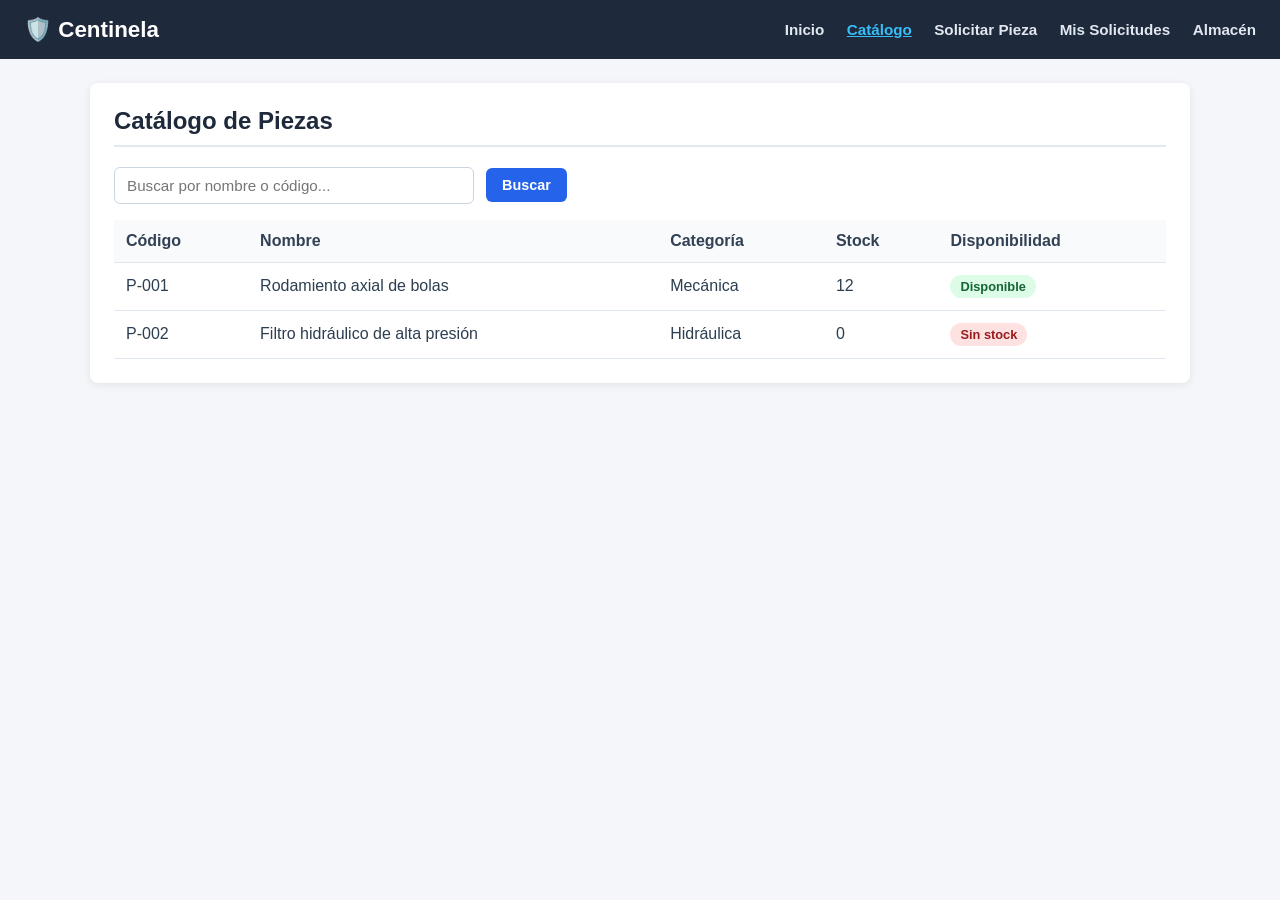
==== src/catalogo.html @ 8698335e "SCRUM-89 #time 2h #comment Implementada interfaz de catalogo con buscador y etiquetas de disponibili" ====
<!DOCTYPE html>
<html lang="es">
<head>
    <meta charset="UTF-8">
    <title>Centinela — Catálogo de Piezas</title>
    <link rel="stylesheet" href="style.css">
</head>
<body>
    <header>
        <h1>🛡️ Centinela</h1>
        <nav id="navMenu">
            <a href="index.html">Inicio</a>
            <a href="catalogo.html" class="active">Catálogo</a>
            <a href="solicitar.html">Solicitar Pieza</a>
            <a href="mis-solicitudes.html">Mis Solicitudes</a>
            <a href="almacen.html">Almacén</a>
        </nav>
    </header>
    <div class="container">
        <h2>Catálogo de Piezas</h2>
        <div class="toolbar">
            <input type="text" id="inputBusqueda" placeholder="Buscar por nombre o código..." style="flex:1; max-width:360px;">
            <button class="btn" id="btnBuscar" type="button">Buscar</button>
        </div>
        <table id="tablaCatalogo">
            <thead>
                <tr>
                    <th>Código</th>
                    <th>Nombre</th>
                    <th>Categoría</th>
                    <th>Stock</th>
                    <th>Disponibilidad</th>
                </tr>
            </thead>
            <tbody id="tbodyCatalogo">
                <tr>
                    <td>P-001</td>
                    <td>Rodamiento axial de bolas</td>
                    <td>Mecánica</td>
                    <td>12</td>
                    <td><span class="badge badge-disponible">Disponible</span></td>
                </tr>
                <tr>
                    <td>P-002</td>
                    <td>Filtro hidráulico de alta presión</td>
                    <td>Hidráulica</td>
                    <td>0</td>
                    <td><span class="badge badge-sinstock">Sin stock</span></td>
                </tr>
            </tbody>
        </table>
        <div id="mensajeSinPiezas" class="empty-state" style="display:none;">
            No se han encontrado piezas
        </div>
    </div>
    <script src="app.js"></script>
</body>
</html>
---- src/style.css ----
/* Centinela - Estilos Principales */
* { box-sizing: border-box; }
body {
    font-family: 'Segoe UI', Tahoma, Geneva, Verdana, sans-serif;
    margin: 0;
    padding: 0;
    background-color: #f4f6f9;
    color: #2c3e50;
}
header {
    background-color: #1e293b;
    color: #ffffff;
    padding: 16px 24px;
    display: flex;
    justify-content: space-between;
    align-items: center;
}
header h1 { margin: 0; font-size: 1.4rem; }
nav a {
    color: #e2e8f0;
    text-decoration: none;
    margin-left: 18px;
    font-weight: 600;
    font-size: 0.95rem;
}
nav a:hover, nav a.active { color: #38bdf8; text-decoration: underline; }
.container {
    max-width: 1100px;
    margin: 24px auto;
    background: #ffffff;
    padding: 24px;
    border-radius: 8px;
    box-shadow: 0 2px 8px rgba(0, 0, 0, 0.08);
}
h2 { margin-top: 0; color: #1e293b; border-bottom: 2px solid #e2e8f0; padding-bottom: 10px; }
.toolbar {
    display: flex;
    gap: 12px;
    margin-bottom: 16px;
    align-items: center;
    flex-wrap: wrap;
}
input[type="text"], input[type="number"], select, textarea {
    padding: 9px 12px;
    border: 1px solid #cbd5e1;
    border-radius: 6px;
    font-size: 0.95rem;
}
.form-group { margin-bottom: 14px; }
.form-group label { display: block; font-weight: 600; margin-bottom: 6px; }
.form-group input, .form-group select, .form-group textarea { width: 100%; max-width: 500px; }
.field-error { color: #dc2626; font-size: 0.85rem; margin-top: 4px; display: none; }
.btn {
    padding: 9px 16px;
    border: none;
    border-radius: 6px;
    cursor: pointer;
    font-weight: 600;
    font-size: 0.9rem;
    text-decoration: none;
    display: inline-block;
    background-color: #2563eb;
    color: #ffffff;
}
.btn:hover { background-color: #1d4ed8; }
.btn-success { background-color: #16a34a; }
.btn-success:hover { background-color: #15803d; }
.btn-danger { background-color: #dc2626; }
.btn-danger:hover { background-color: #b91c1c; }
.btn-secondary { background-color: #64748b; }
.btn-secondary:hover { background-color: #475569; }
.btn-sm { padding: 6px 10px; font-size: 0.82rem; margin-right: 4px; }
table { width: 100%; border-collapse: collapse; margin-top: 12px; }
th, td { padding: 12px; border-bottom: 1px solid #e2e8f0; text-align: left; }
th { background-color: #f8fafc; font-weight: 700; color: #334155; }
th.sortable { cursor: pointer; user-select: none; }
th.sortable:hover { background-color: #e2e8f0; }
.badge {
    padding: 4px 10px;
    border-radius: 999px;
    font-size: 0.8rem;
    font-weight: 700;
    display: inline-block;
}
.badge-disponible, .badge-entregada { background-color: #dcfce7; color: #166534; }
.badge-sinstock, .badge-rechazada { background-color: #fee2e2; color: #991b1b; }
.badge-pendiente { background-color: #fef9c3; color: #854d0e; }
.badge-aceptada { background-color: #dbeafe; color: #1e40af; }
.badge-cancelada { background-color: #f1f5f9; color: #475569; }
.empty-state {
    padding: 20px;
    text-align: center;
    background-color: #f8fafc;
    border: 1px dashed #cbd5e1;
    border-radius: 6px;
    color: #64748b;
    margin-top: 14px;
}
.alert {
    padding: 12px 16px;
    border-radius: 6px;
    margin: 12px 0;
    font-weight: 600;
}
.alert-success { background-color: #dcfce7; color: #166534; border: 1px solid #86efac; }
.alert-error { background-color: #fee2e2; color: #991b1b; border: 1px solid #fca5a5; }
.modal-backdrop {
    position: fixed;
    top: 0; left: 0; right: 0; bottom: 0;
    background: rgba(15, 23, 42, 0.55);
    display: none;
    justify-content: center;
    align-items: center;
    z-index: 1000;
}
.modal {
    background: #ffffff;
    padding: 24px;
    border-radius: 8px;
    width: 90%;
    max-width: 460px;
    box-shadow: 0 10px 25px rgba(0,0,0,0.2);
}
.motivo-texto {
    display: block;
    font-size: 0.8rem;
    color: #991b1b;
    margin-top: 4px;
    font-style: italic;
}
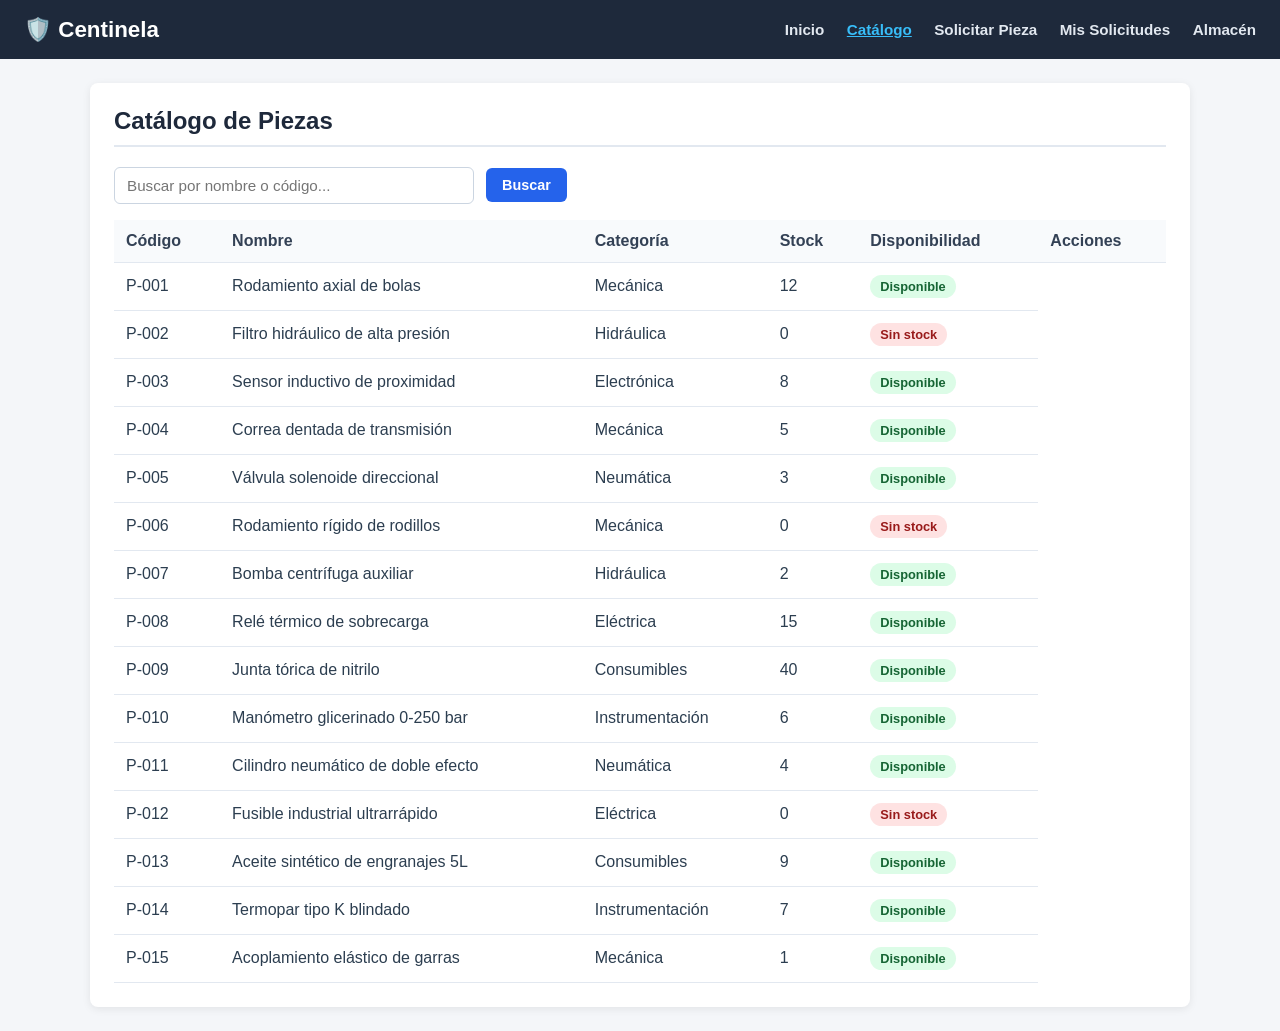
==== commit ccefb453: "SCRUM-46 #time 3h 45m #comment Implementado formulario solicitar.html y enlace desde el catalogo #do" ====
--- a/src/catalogo.html
+++ b/src/catalogo.html
@@ -30,24 +30,10 @@
                     <th>Categoría</th>
                     <th>Stock</th>
                     <th>Disponibilidad</th>
+                    <th>Acciones</th>
                 </tr>
             </thead>
-            <tbody id="tbodyCatalogo">
-                <tr>
-                    <td>P-001</td>
-                    <td>Rodamiento axial de bolas</td>
-                    <td>Mecánica</td>
-                    <td>12</td>
-                    <td><span class="badge badge-disponible">Disponible</span></td>
-                </tr>
-                <tr>
-                    <td>P-002</td>
-                    <td>Filtro hidráulico de alta presión</td>
-                    <td>Hidráulica</td>
-                    <td>0</td>
-                    <td><span class="badge badge-sinstock">Sin stock</span></td>
-                </tr>
-            </tbody>
+            <tbody id="tbodyCatalogo"></tbody>
         </table>
         <div id="mensajeSinPiezas" class="empty-state" style="display:none;">
             No se han encontrado piezas
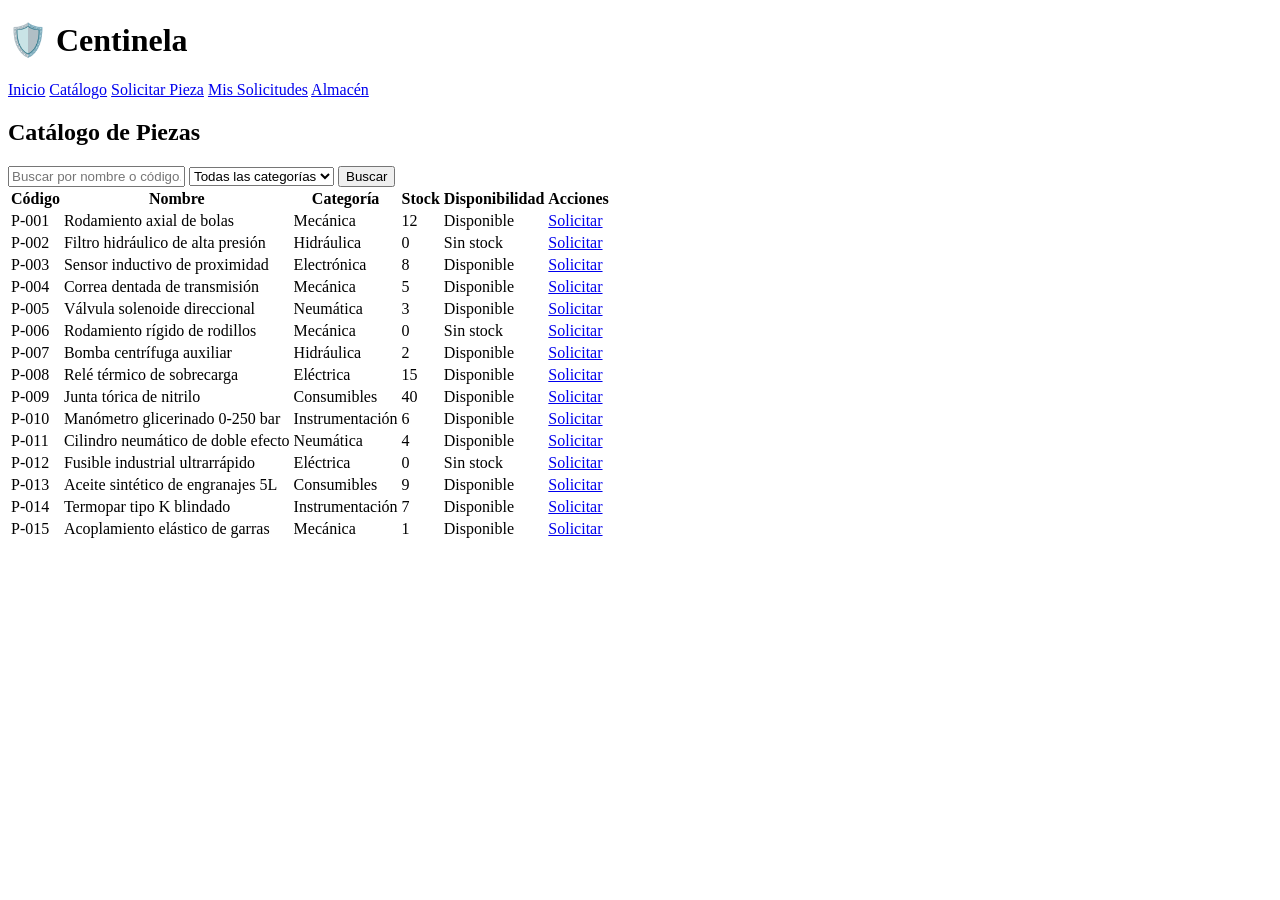
==== commit c0ccbf68: "SCRUM-107 #time 1h 30m #comment Añadido desplegable de Categoria junto al buscador del catalogo #don" ====
--- a/src/catalogo.html
+++ b/src/catalogo.html
@@ -20,6 +20,11 @@
         <h2>Catálogo de Piezas</h2>
         <div class="toolbar">
             <input type="text" id="inputBusqueda" placeholder="Buscar por nombre o código..." style="flex:1; max-width:360px;">
+            <select id="selectFiltroCategoria" style="max-width:220px;">
+                <option value="Todas">Todas las categorías</option>
+                <option value="Mecánica">Mecánica</option>
+                <option value="Hidráulica">Hidráulica</option>
+            </select>
             <button class="btn" id="btnBuscar" type="button">Buscar</button>
         </div>
         <table id="tablaCatalogo">
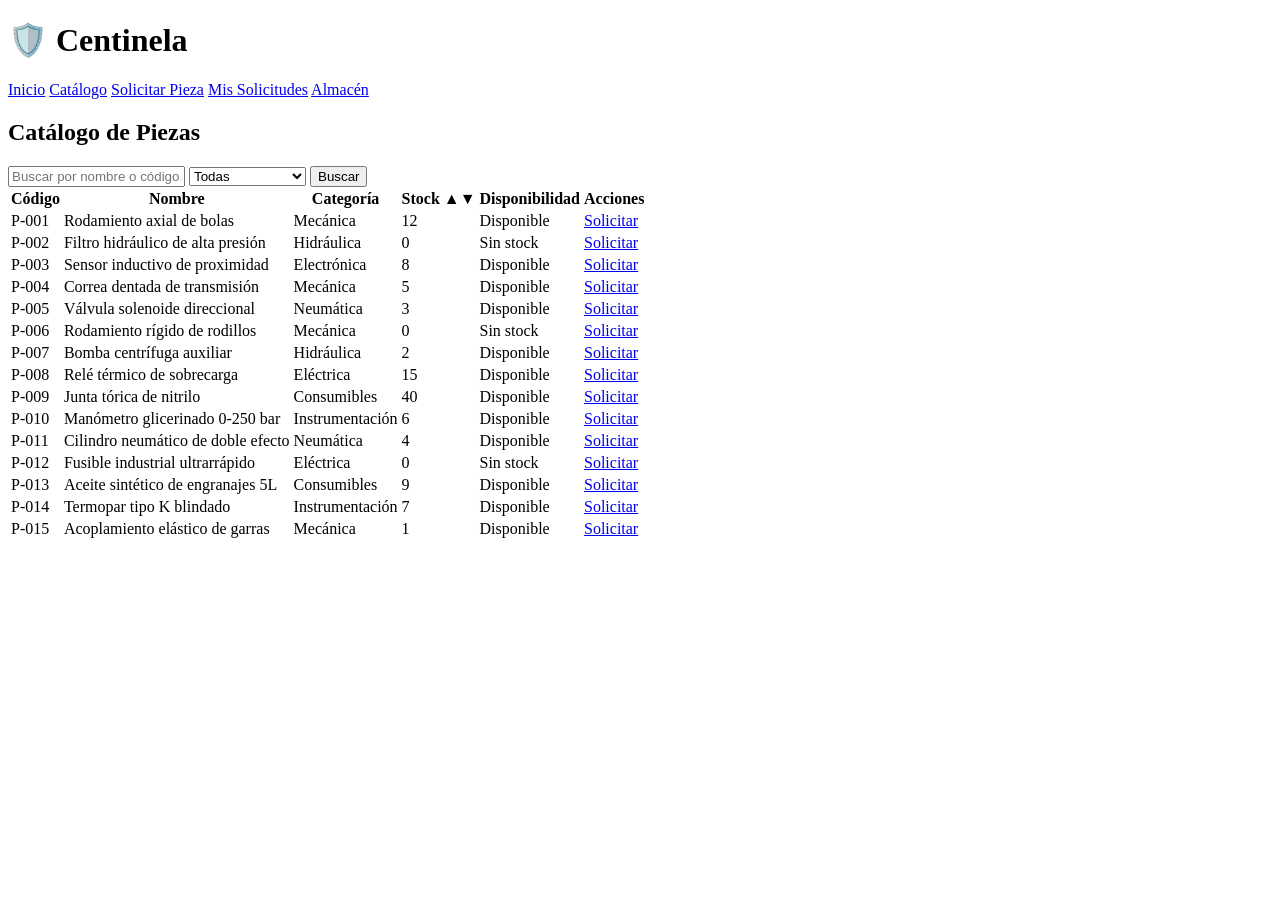
==== commit 5fff73ca: "SCRUM-109 #time 1h 30m #comment Implementada cabecera clicable Stock con indicador visual ascendente" ====
--- a/src/catalogo.html
+++ b/src/catalogo.html
@@ -33,7 +33,7 @@
                     <th>Código</th>
                     <th>Nombre</th>
                     <th>Categoría</th>
-                    <th>Stock</th>
+                    <th id="thOrdenStock" class="sortable">Stock <span id="iconoOrdenStock">▲▼</span></th>
                     <th>Disponibilidad</th>
                     <th>Acciones</th>
                 </tr>
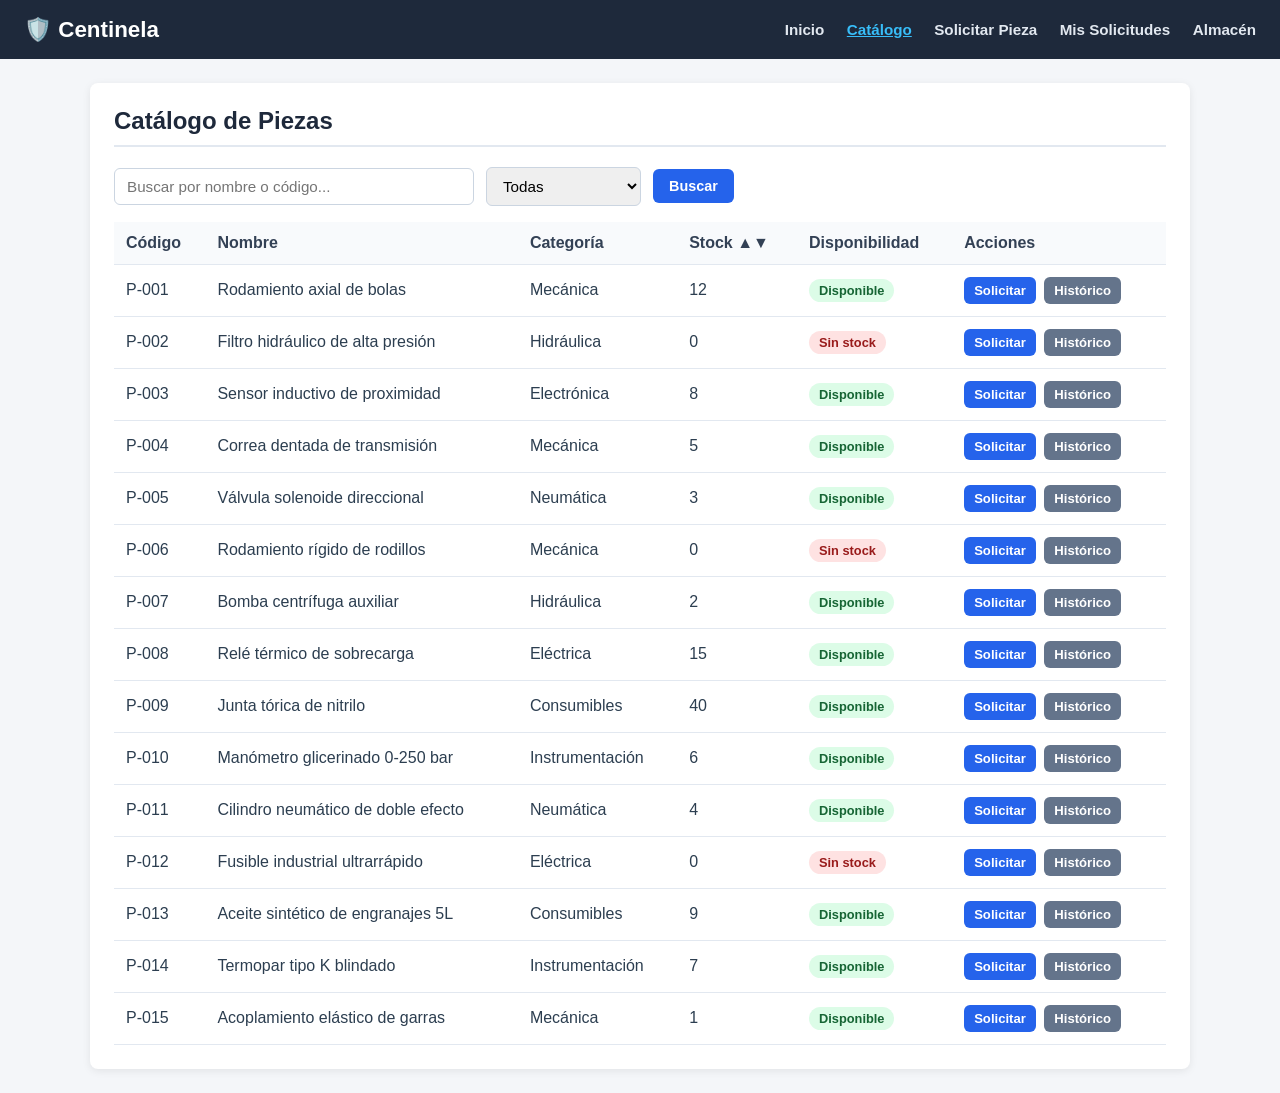
==== commit 39e4f5f6: "Asocia etiqueta al input de busqueda de catalogo (#1)" ====
--- a/src/catalogo.html
+++ b/src/catalogo.html
@@ -19,7 +19,7 @@
     <div class="container">
         <h2>Catálogo de Piezas</h2>
         <div class="toolbar">
-            <input type="text" id="inputBusqueda" placeholder="Buscar por nombre o código..." style="flex:1; max-width:360px;">
+          <input type="text" id="inputBusqueda" aria-label="Buscar por nombre o código" placeholder="Buscar por nombre o código..." style="flex:1; max-width:360px;">
             <select id="selectFiltroCategoria" style="max-width:220px;">
                 <option value="Todas">Todas las categorías</option>
                 <option value="Mecánica">Mecánica</option>
--- a/src/style.css
+++ b/src/style.css
@@ -0,0 +1,130 @@
+/* Centinela - Estilos Principales */
+* { box-sizing: border-box; }
+body {
+    font-family: 'Segoe UI', Tahoma, Geneva, Verdana, sans-serif;
+    margin: 0;
+    padding: 0;
+    background-color: #f4f6f9;
+    color: #2c3e50;
+}
+header {
+    background-color: #1e293b;
+    color: #ffffff;
+    padding: 16px 24px;
+    display: flex;
+    justify-content: space-between;
+    align-items: center;
+}
+header h1 { margin: 0; font-size: 1.4rem; }
+nav a {
+    color: #e2e8f0;
+    text-decoration: none;
+    margin-left: 18px;
+    font-weight: 600;
+    font-size: 0.95rem;
+}
+nav a:hover, nav a.active { color: #38bdf8; text-decoration: underline; }
+.container {
+    max-width: 1100px;
+    margin: 24px auto;
+    background: #ffffff;
+    padding: 24px;
+    border-radius: 8px;
+    box-shadow: 0 2px 8px rgba(0, 0, 0, 0.08);
+}
+h2 { margin-top: 0; color: #1e293b; border-bottom: 2px solid #e2e8f0; padding-bottom: 10px; }
+.toolbar {
+    display: flex;
+    gap: 12px;
+    margin-bottom: 16px;
+    align-items: center;
+    flex-wrap: wrap;
+}
+input[type="text"], input[type="number"], select, textarea {
+    padding: 9px 12px;
+    border: 1px solid #cbd5e1;
+    border-radius: 6px;
+    font-size: 0.95rem;
+}
+.form-group { margin-bottom: 14px; }
+.form-group label { display: block; font-weight: 600; margin-bottom: 6px; }
+.form-group input, .form-group select, .form-group textarea { width: 100%; max-width: 500px; }
+.field-error { color: #dc2626; font-size: 0.85rem; margin-top: 4px; display: none; }
+.btn {
+    padding: 9px 16px;
+    border: none;
+    border-radius: 6px;
+    cursor: pointer;
+    font-weight: 600;
+    font-size: 0.9rem;
+    text-decoration: none;
+    display: inline-block;
+    background-color: #2563eb;
+    color: #ffffff;
+}
+.btn:hover { background-color: #1d4ed8; }
+.btn-success { background-color: #16a34a; }
+.btn-success:hover { background-color: #15803d; }
+.btn-danger { background-color: #dc2626; }
+.btn-danger:hover { background-color: #b91c1c; }
+.btn-secondary { background-color: #64748b; }
+.btn-secondary:hover { background-color: #475569; }
+.btn-sm { padding: 6px 10px; font-size: 0.82rem; margin-right: 4px; }
+table { width: 100%; border-collapse: collapse; margin-top: 12px; }
+th, td { padding: 12px; border-bottom: 1px solid #e2e8f0; text-align: left; }
+th { background-color: #f8fafc; font-weight: 700; color: #334155; }
+th.sortable { cursor: pointer; user-select: none; }
+th.sortable:hover { background-color: #e2e8f0; }
+.badge {
+    padding: 4px 10px;
+    border-radius: 999px;
+    font-size: 0.8rem;
+    font-weight: 700;
+    display: inline-block;
+}
+.badge-disponible, .badge-entregada { background-color: #dcfce7; color: #166534; }
+.badge-sinstock, .badge-rechazada { background-color: #fee2e2; color: #991b1b; }
+.badge-pendiente { background-color: #fef9c3; color: #854d0e; }
+.badge-aceptada { background-color: #dbeafe; color: #1e40af; }
+.badge-cancelada { background-color: #f1f5f9; color: #475569; }
+.empty-state {
+    padding: 20px;
+    text-align: center;
+    background-color: #f8fafc;
+    border: 1px dashed #cbd5e1;
+    border-radius: 6px;
+    color: #64748b;
+    margin-top: 14px;
+}
+.alert {
+    padding: 12px 16px;
+    border-radius: 6px;
+    margin: 12px 0;
+    font-weight: 600;
+}
+.alert-success { background-color: #dcfce7; color: #166534; border: 1px solid #86efac; }
+.alert-error { background-color: #fee2e2; color: #991b1b; border: 1px solid #fca5a5; }
+.modal-backdrop {
+    position: fixed;
+    top: 0; left: 0; right: 0; bottom: 0;
+    background: rgba(15, 23, 42, 0.55);
+    display: none;
+    justify-content: center;
+    align-items: center;
+    z-index: 1000;
+}
+.modal {
+    background: #ffffff;
+    padding: 24px;
+    border-radius: 8px;
+    width: 90%;
+    max-width: 460px;
+    box-shadow: 0 10px 25px rgba(0,0,0,0.2);
+}
+.motivo-texto {
+    display: block;
+    font-size: 0.8rem;
+    color: #991b1b;
+    margin-top: 4px;
+    font-style: italic;
+}
